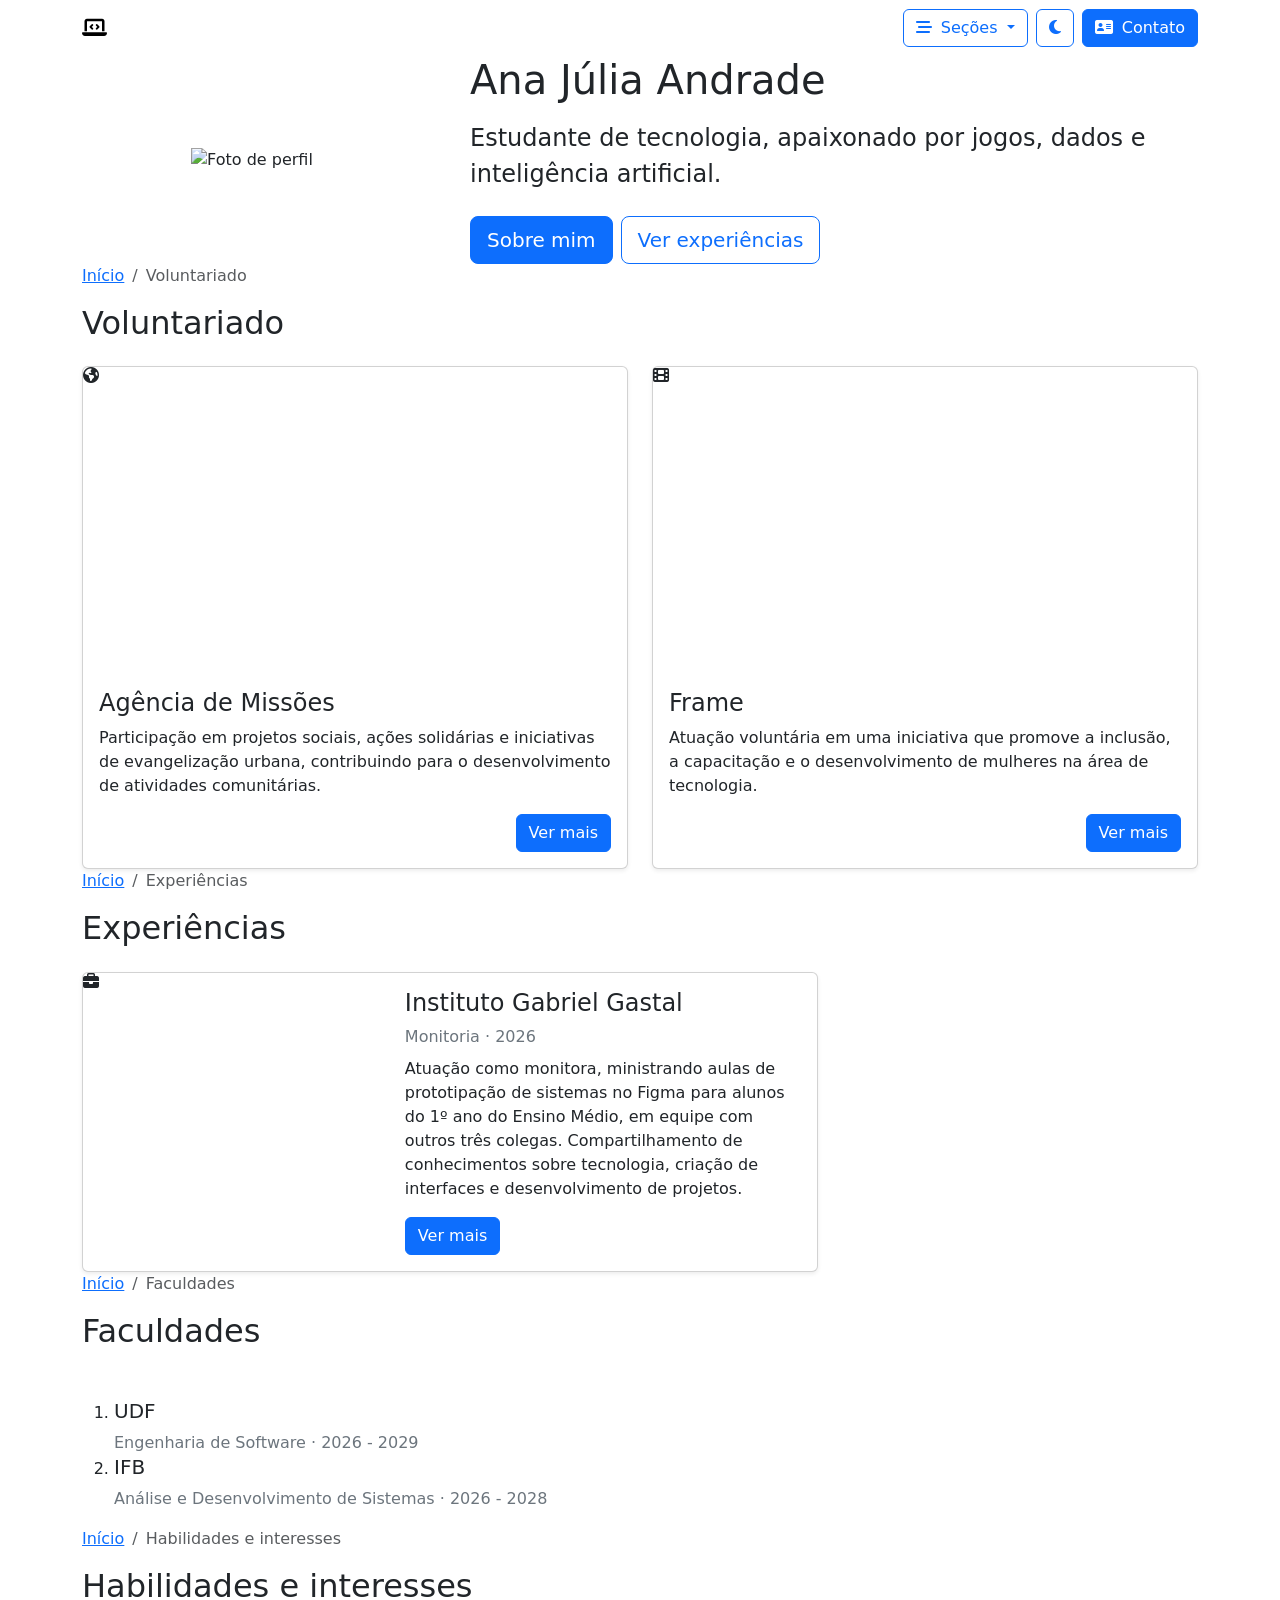
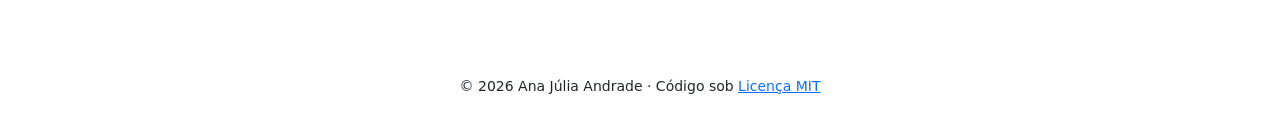
==== index.html @ 005e7902 "Adiciona arquivos do portfólio" ====
<!DOCTYPE html>
<html lang="pt-BR" data-bs-theme="light">
<head>
<meta charset="UTF-8">
<meta name="viewport" content="width=device-width, initial-scale=1">
<title>Ana Júlia Andrade | Portfólio</title>
<script src="js/tema.js"></script>
<link href="https://fonts.googleapis.com/css2?family=Bricolage+Grotesque:wght@400;600;800&family=Source+Sans+3:wght@400;600&display=swap" rel="stylesheet">
<link href="https://cdn.jsdelivr.net/npm/bootstrap@5.3.3/dist/css/bootstrap.min.css" rel="stylesheet">
<link href="https://cdnjs.cloudflare.com/ajax/libs/font-awesome/6.5.2/css/all.min.css" rel="stylesheet">
<link href="css/style.css" rel="stylesheet">
</head>
<body>

<nav class="navbar sticky-top">
  <div class="container">
    <a class="navbar-brand fw-bold" href="#topo" aria-label="Página inicial">
    <i class="fa-solid fa-laptop-code giro-360"></i>
</a>
    <div class="d-flex align-items-center gap-2">
      <div class="dropdown d-none d-md-block">
        <button class="btn btn-outline-primary dropdown-toggle" data-bs-toggle="dropdown" aria-expanded="false">
          <i class="fa-solid fa-bars-staggered me-1"></i> Seções
        </button>
        <ul class="dropdown-menu dropdown-menu-end">
          <li><a class="dropdown-item" href="#voluntariado">Voluntariado</a></li>
          <li><a class="dropdown-item" href="#experiencias">Experiências</a></li>
          <li><a class="dropdown-item" href="#faculdades">Faculdades</a></li>
          <li><a class="dropdown-item" href="#habilidades">Habilidades e interesses</a></li>
        </ul>
      </div>
      <button class="btn btn-outline-primary" id="tema" aria-label="Alternar entre modo claro e escuro"><i class="fa-solid fa-moon"></i></button>
      <button class="btn btn-primary" data-bs-toggle="offcanvas" data-bs-target="#gaveta" aria-controls="gaveta">
        <i class="fa-solid fa-address-card me-1"></i> Contato
      </button>
    </div>
  </div>
</nav>

<div class="offcanvas offcanvas-end" tabindex="-1" id="gaveta" aria-labelledby="gavetaTitulo">
  <div class="offcanvas-header">
    <h5 class="offcanvas-title" id="gavetaTitulo">Vamos conversar</h5>
    <button type="button" class="btn-close" data-bs-dismiss="offcanvas" aria-label="Fechar"></button>
  </div>
  <div class="offcanvas-body d-flex flex-column gap-3">
    <p>Estou sempre aberta a novas oportunidades, conexões e experiências que me permitam aprender, compartilhar conhecimentos e crescer profissionalmente. Vamos conversar?</p>
    <a class="icon-link" href="https://www.linkedin.com/in/ana-j%C3%BAlia-nascimento-de-andrade-6827b840a/" target="_blank" rel="noopener"><i class="fa-brands fa-linkedin"></i> LinkedIn</a>
    <a class="icon-link" href="https://github.com/ana-julia-an" target="_blank" rel="noopener"><i class="fa-brands fa-github"></i> GitHub</a>
    <button class="btn btn-primary mt-auto" id="copiarEmail"><i class="fa-regular fa-copy me-1"></i> Copiar e-mail</button>
  </div>
</div>

<main id="topo">
<header class="hero">
  <div class="container">
    <div class="row align-items-center g-5">
      <div class="col-md-4 text-center">
        <img class="avatar" src="img/perfil.jpg" alt="Foto de perfil" onerror="this.removeAttribute('src')">
      </div>
      <div class="col-md-8">
        <h1>Ana Júlia Andrade</h1>
        <p class="fs-4 mt-3 mb-4">Estudante de tecnologia, apaixonado por jogos, dados e inteligência artificial.</p>
        <div class="d-flex flex-wrap gap-2">
          <button class="btn btn-primary btn-lg" data-bs-toggle="modal" data-bs-target="#sobre">Sobre mim</button>
          <a class="btn btn-outline-primary btn-lg" href="#experiencias">Ver experiências</a>
        </div>
      </div>
    </div>
  </div>
</header>

<section id="voluntariado">
  <div class="container">
    <nav aria-label="breadcrumb"><ol class="breadcrumb">
      <li class="breadcrumb-item"><a href="#topo">Início</a></li>
      <li class="breadcrumb-item active" aria-current="page">Voluntariado</li>
    </ol></nav>
    <h2 class="mb-4">Voluntariado</h2>
    <div class="row g-4" id="grade-voluntariado">
      <div class="col-md-6">
        <div class="card h-100 shadow-sm hover-lift">
          <div class="ratio ratio-16x9 foto"><i class="fa-solid fa-earth-americas"></i><img src="img/agencia-de-missoes.jpg" alt="Agência de Missões" onerror="this.remove()"></div>
          <div class="card-body d-flex flex-column">
            <h3 class="h4">Agência de Missões</h3>
            <p>Participação em projetos sociais, ações solidárias e iniciativas de evangelização urbana, contribuindo para o desenvolvimento de atividades comunitárias.</p>
            <div class="mt-auto d-flex align-items-center justify-content-between">
              <span class="badge badge-acc">Voluntário</span>
              <a href="paginas/agencia-de-missoes.html" class="btn btn-primary stretched-link">Ver mais</a>
            </div>
          </div>
        </div>
      </div>
      <div class="col-md-6">
        <div class="card h-100 shadow-sm hover-lift">
          <div class="ratio ratio-16x9 foto"><i class="fa-solid fa-film"></i><img src="img/frame.jpg" alt="Frame" onerror="this.remove()"></div>
          <div class="card-body d-flex flex-column">
            <h3 class="h4">Frame</h3>
            <p>Atuação voluntária em uma iniciativa que promove a inclusão, a capacitação e o desenvolvimento de mulheres na área de tecnologia.</p>
            <div class="mt-auto d-flex align-items-center justify-content-between">
              <span class="badge badge-acc">Voluntário</span>
              <a href="paginas/frame.html" class="btn btn-primary stretched-link">Ver mais</a>
            </div>
          </div>
        </div>
      </div>
    </div>
  </div>
</section>

<section id="experiencias" class="alt">
  <div class="container">
    <nav aria-label="breadcrumb"><ol class="breadcrumb">
      <li class="breadcrumb-item"><a href="#topo">Início</a></li>
      <li class="breadcrumb-item active" aria-current="page">Experiências</li>
    </ol></nav>
    <h2 class="mb-4">Experiências</h2>
    <div class="row">
      <div class="col-lg-8">
        <div class="card shadow-sm hover-lift">
          <div class="row g-0">
            <div class="col-md-5">
              <div class="ratio ratio-4x3 foto h-100"><i class="fa-solid fa-briefcase"></i><img src="img/igg2.webp" alt="IGG" onerror="this.remove()"></div>
            </div>
            <div class="col-md-7">
              <div class="card-body d-flex flex-column h-100">
                <h3 class="h4">Instituto Gabriel Gastal</h3>
                <p class="text-secondary mb-2">Monitoria · 2026</p>
                <p>Atuação como monitora, ministrando aulas de prototipação de sistemas no Figma para alunos do 1º ano do Ensino Médio, em equipe com outros três colegas. Compartilhamento de conhecimentos sobre tecnologia, criação de interfaces e desenvolvimento de projetos.</p>
                <a href="paginas/igg.html" class="btn btn-primary stretched-link align-self-start mt-auto">Ver mais</a>
              </div>
            </div>
          </div>
        </div>
      </div>
    </div>
  </div>
</section>

<section id="faculdades">
  <div class="container">
    <nav aria-label="breadcrumb"><ol class="breadcrumb">
      <li class="breadcrumb-item"><a href="#topo">Início</a></li>
      <li class="breadcrumb-item active" aria-current="page">Faculdades</li>
    </ol></nav>
    <h2 class="mb-5">Faculdades</h2>
    <ol class="stepper">
      <li data-n="1"><h3 class="h5">UDF</h3><p class="mb-0 text-secondary">Engenharia de Software · 2026 - 2029</p></li>
      <li data-n="2"><h3 class="h5">IFB</h3><p class="mb-0 text-secondary">Análise e Desenvolvimento de Sistemas · 2026 - 2028</p></li>
    </ol>
  </div>
</section>

<section id="habilidades" class="alt">
  <div class="container">
    <nav aria-label="breadcrumb"><ol class="breadcrumb">
      <li class="breadcrumb-item"><a href="#topo">Início</a></li>
      <li class="breadcrumb-item active" aria-current="page">Habilidades e interesses</li>
    </ol></nav>
    <h2 class="mb-4">Habilidades e interesses</h2>
    <div class="d-flex flex-wrap gap-3">
      <span class="badge rounded-pill badge-acc skill-badge"><i class="fa-solid fa-gamepad me-2"></i>Desenvolvimento de jogos</span>
      <span class="badge rounded-pill badge-acc skill-badge"><i class="fa-solid fa-database me-2"></i>Banco de dados</span>
      <span class="badge rounded-pill badge-acc skill-badge"><i class="fa-solid fa-code me-2"></i>Desenvolvimento de software</span>
      <span class="badge rounded-pill badge-acc skill-badge"><i class="fa-solid fa-diagram-project me-2"></i>Engenharia de software</span>
      <span class="badge rounded-pill badge-acc skill-badge"><i class="fa-solid fa-brain me-2"></i>Inteligência Artificial</span>
    </div>
  </div>
</section>
</main>

<footer class="py-4 text-center">
  <small>© 2026 Ana Júlia Andrade · Código sob <a href="LICENSE" target="_blank" rel="noopener">Licença MIT</a></small>
</footer>

<div class="modal fade" id="sobre" tabindex="-1" aria-labelledby="sobreTitulo" aria-hidden="true">
  <div class="modal-dialog modal-dialog-centered">
    <div class="modal-content">
      <div class="modal-header">
        <h4 class="modal-title" id="sobreTitulo">Sobre mim</h4>
        <button type="button" class="btn-close" data-bs-dismiss="modal" aria-label="Fechar"></button>
      </div>
      <div class="modal-body">
        <p>Sou estudante de tecnologia, atualmente cursando Engenharia de Software na UDF e Análise e Desenvolvimento de Sistemas no IFB, ambas no segundo semestre. Meu interesse pela área surgiu ainda na adolescência, quando tive meus primeiros contatos com programação e robótica. Desde então, venho descobrindo novas possibilidades dentro da tecnologia e desenvolvendo cada vez mais minhas habilidades.</p>

        <p>Escolhi seguir duas graduações simultaneamente porque acredito que diferentes experiências e conhecimentos podem ampliar minha visão sobre o desenvolvimento de soluções tecnológicas. Tenho interesse especial por Cibersegurança, Engenharia de Software e Desenvolvimento de Jogos, áreas que despertam minha curiosidade pela possibilidade de investigar problemas, construir soluções e criar experiências interativas.</p>

        <p>Sou uma pessoa curiosa, dedicada e persistente. Gosto de aprender coisas novas, enfrentar desafios e entender como as coisas funcionam. Ao longo da minha trajetória, também tenho buscado experiências além da sala de aula, como minha atuação como monitora no Instituto Gabriel Castral, auxiliando estudantes no desenvolvimento de protótipos no Figma, e meu voluntariado na FRAME | Mulheres & Tech, iniciativa que incentiva a participação feminina na tecnologia.</p>

        <p>Uma das minhas maiores conquistas até aqui é conseguir conciliar duas formações acadêmicas e, principalmente, perceber o quanto evoluí desde que comecei a estudar programação. Cada projeto, experiência e desafio representa uma oportunidade de aprendizado e aproximação dos meus objetivos.</p>
        
        <p>Quero continuar desenvolvendo minhas habilidades, participar de hackathons e eventos de tecnologia, colaborar com equipes de desenvolvimento e conhecer novas oportunidades, inclusive em contextos internacionais. Acredito que ainda tenho muito a aprender e construir, e vejo cada experiência como uma oportunidade de crescer. Neste portfólio, compartilho um pouco dessa trajetória, dos conhecimentos que venho desenvolvendo e dos projetos que representam minha evolução na tecnologia.</p>
      </div>
      <div class="modal-footer">
        <button type="button" class="btn btn-outline-primary" data-bs-dismiss="modal">Fechar</button>
      </div>
    </div>
  </div>
</div>

<div class="toast-container position-fixed bottom-0 end-0 p-3">
  <div id="aviso" class="toast align-items-center border-0 badge-acc" role="status" aria-live="polite" aria-atomic="true">
    <div class="d-flex">
      <div class="toast-body">E-mail copiado.</div>
      <button type="button" class="btn-close me-2 m-auto" data-bs-dismiss="toast" aria-label="Fechar"></button>
    </div>
  </div>
</div>

<script src="https://cdn.jsdelivr.net/npm/bootstrap@5.3.3/dist/js/bootstrap.bundle.min.js"></script>
<script src="js/main.js"></script>
</body>
</html>
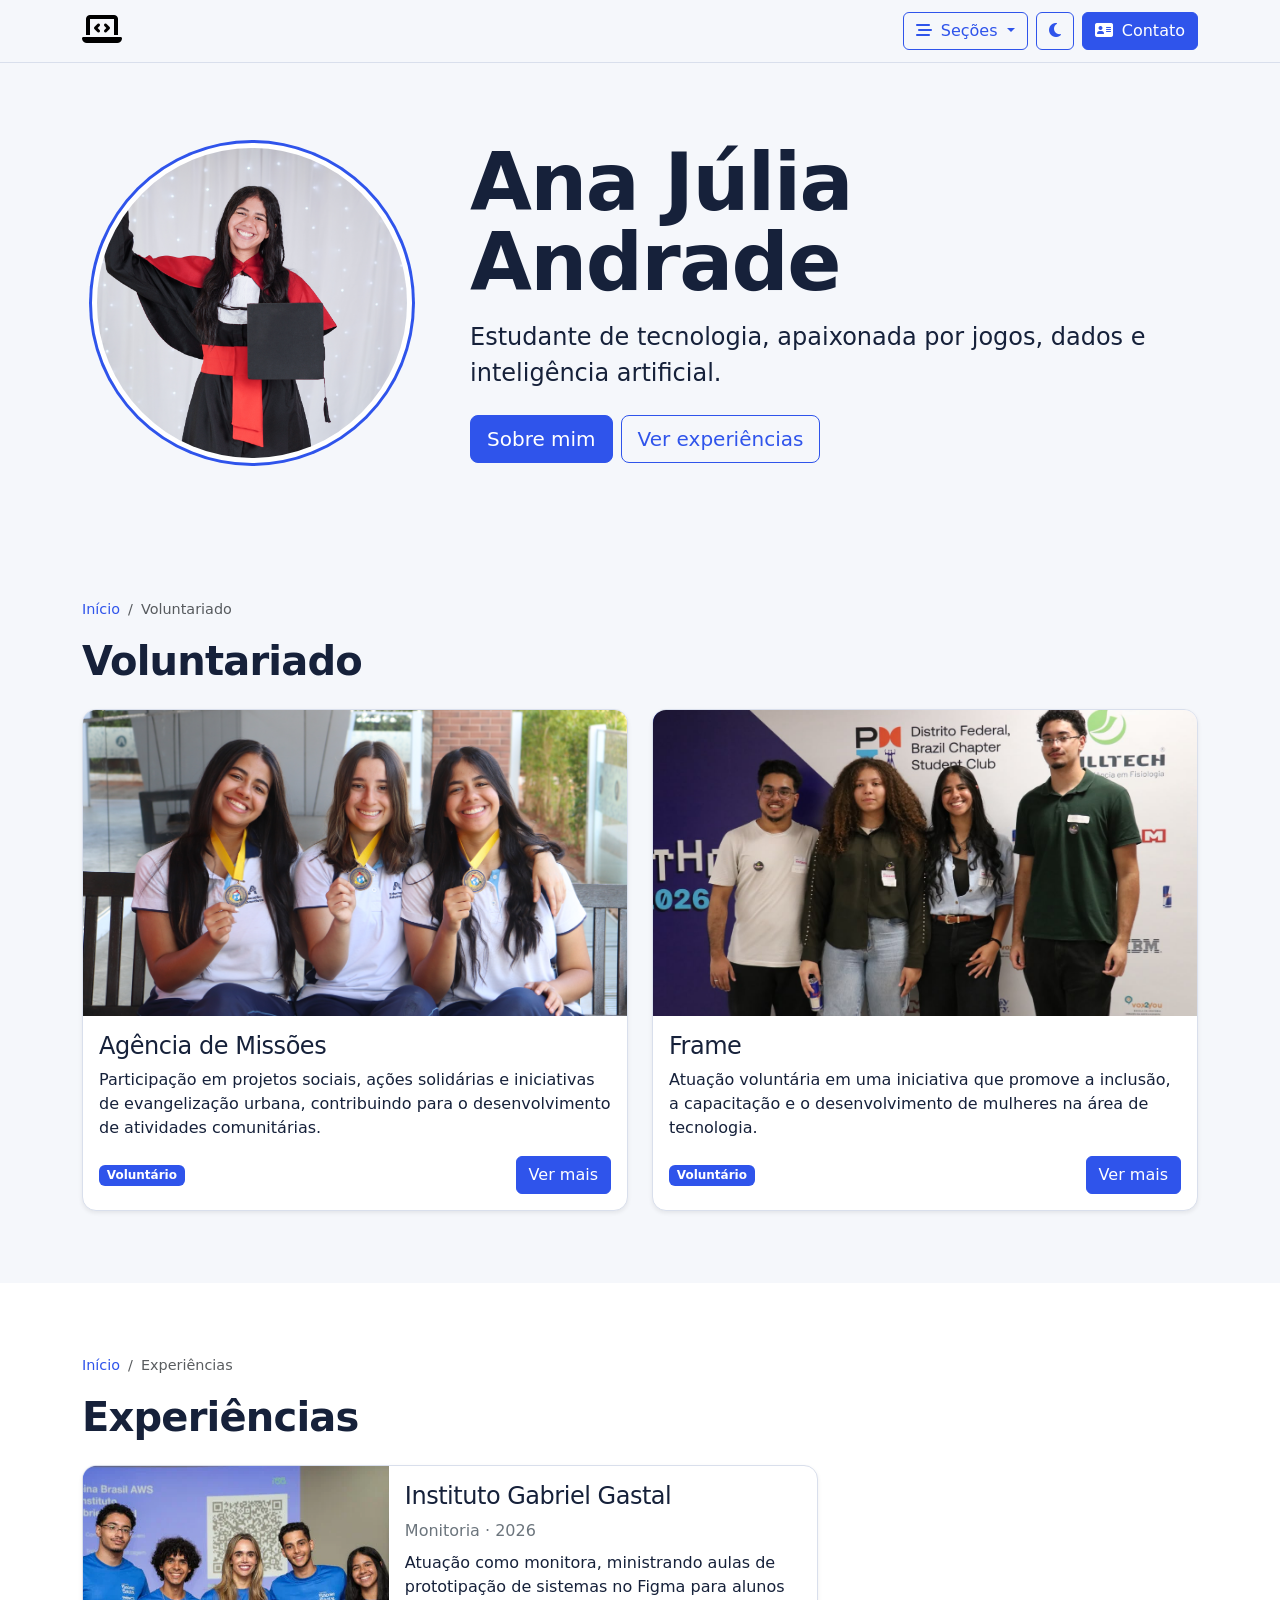
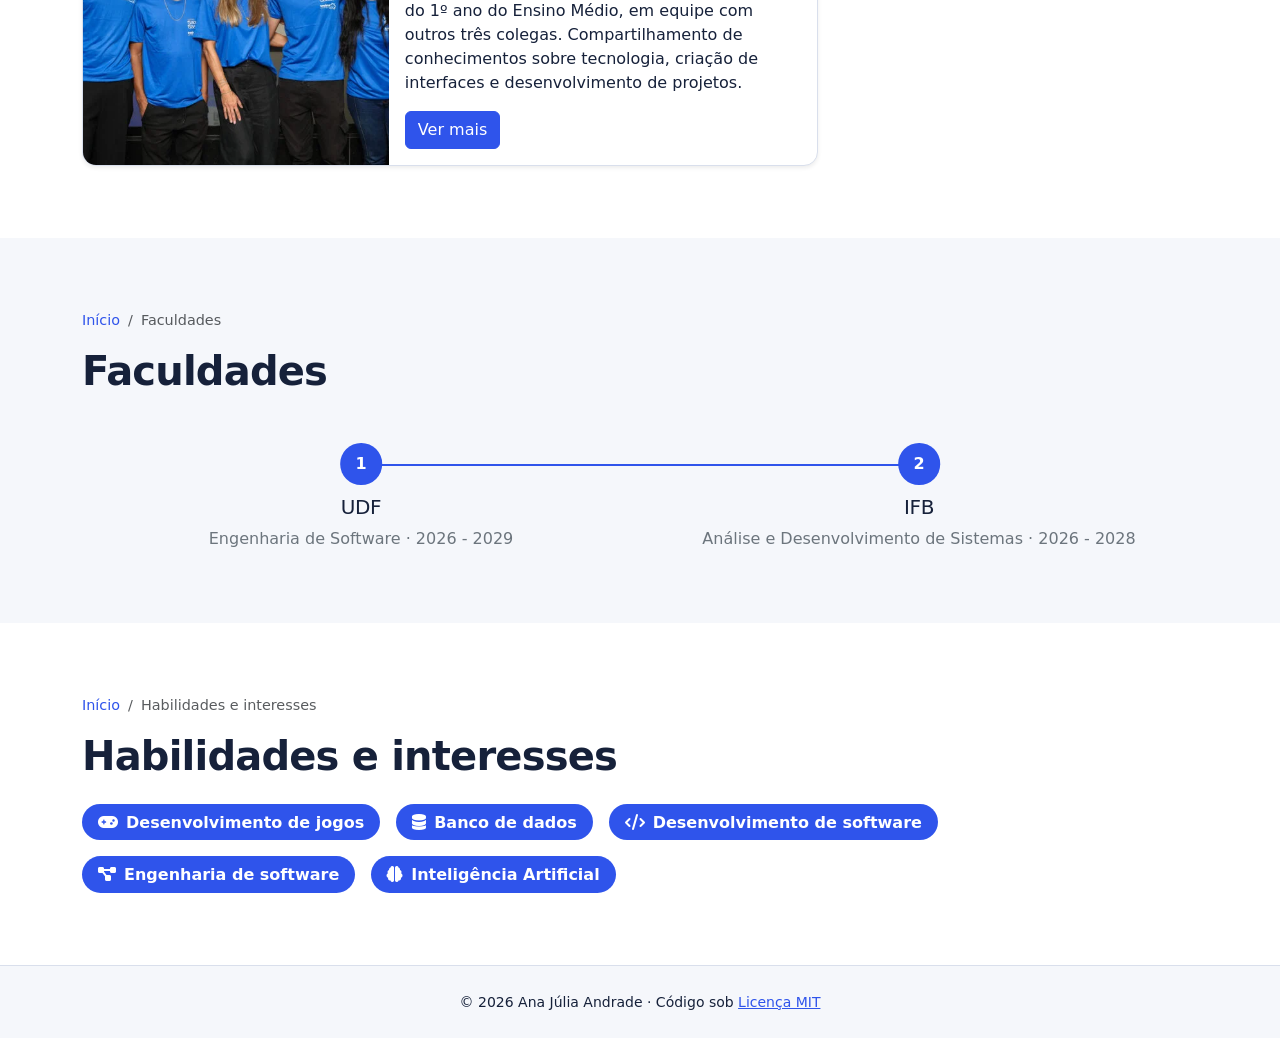
==== commit e0885ce4: "Correct gender pronoun in profile description" ====
--- a/index.html
+++ b/index.html
@@ -59,7 +59,7 @@
       </div>
       <div class="col-md-8">
         <h1>Ana Júlia Andrade</h1>
-        <p class="fs-4 mt-3 mb-4">Estudante de tecnologia, apaixonado por jogos, dados e inteligência artificial.</p>
+        <p class="fs-4 mt-3 mb-4">Estudante de tecnologia, apaixonada por jogos, dados e inteligência artificial.</p>
         <div class="d-flex flex-wrap gap-2">
           <button class="btn btn-primary btn-lg" data-bs-toggle="modal" data-bs-target="#sobre">Sobre mim</button>
           <a class="btn btn-outline-primary btn-lg" href="#experiencias">Ver experiências</a>
--- a/css/style.css
+++ b/css/style.css
@@ -0,0 +1,271 @@
+:root{
+  --ink:#16213a;
+  --paper:#f5f7fb;
+  --card:#ffffff;
+  --line:#d9dfec;
+  --accent:#2f54eb;
+  --accent-soft:#e3e9ff;
+  --on-accent:#ffffff;
+  --bs-body-font-family:'Source Sans 3',system-ui,sans-serif;
+  --bs-body-color:var(--ink);
+  --bs-body-bg:var(--paper);
+}
+
+[data-bs-theme=dark]{
+  --ink:#e8ecf7;
+  --paper:#0e1525;
+  --card:#172036;
+  --line:#2a3654;
+  --accent:#8aa2ff;
+  --accent-soft:#222f55;
+  --on-accent:#0e1525;
+}
+
+h1,h2,h3,h4,.navbar-brand{
+  font-family:'Bricolage Grotesque',system-ui,sans-serif;
+  letter-spacing:-.02em
+}
+
+a{
+  color:var(--accent)
+}
+
+.btn-primary{
+  --bs-btn-bg:var(--accent);
+  --bs-btn-border-color:var(--accent);
+  --bs-btn-color:var(--on-accent);
+  --bs-btn-hover-bg:var(--accent);
+  --bs-btn-hover-border-color:var(--accent);
+  --bs-btn-hover-color:var(--on-accent);
+  --bs-btn-active-bg:var(--accent);
+  --bs-btn-active-border-color:var(--accent);
+  --bs-btn-active-color:var(--on-accent)
+}
+
+.btn-primary:hover{
+  filter:brightness(.92)
+}
+
+.btn-outline-primary{
+  --bs-btn-color:var(--accent);
+  --bs-btn-border-color:var(--accent);
+  --bs-btn-hover-bg:var(--accent);
+  --bs-btn-hover-border-color:var(--accent);
+  --bs-btn-hover-color:var(--on-accent);
+  --bs-btn-active-bg:var(--accent);
+  --bs-btn-active-border-color:var(--accent);
+  --bs-btn-active-color:var(--on-accent)
+}
+
+.badge-acc{
+  background:var(--accent);
+  color:var(--on-accent)
+}
+
+.navbar{
+  background:var(--paper);
+  border-bottom:1px solid var(--line)
+}
+
+section{
+  padding:4.5rem 0;
+  scroll-margin-top:64px
+}
+
+section h2{
+  font-weight:800;
+  font-size:clamp(1.8rem,4vw,2.5rem)
+}
+
+.alt{
+  background:var(--card)
+}
+
+.breadcrumb{
+  --bs-breadcrumb-divider:'/';
+  font-size:.9rem
+}
+
+.breadcrumb a{
+  text-decoration:none
+}
+
+.hero{
+  padding:5rem 0 4rem
+}
+
+.hero h1{
+  font-weight:800;
+  font-size:clamp(2.6rem,8vw,5rem);
+  line-height:1
+}
+
+
+
+.avatar {
+  width: 320px;
+  height: 320px;
+  border-radius: 50%;
+  object-fit: cover;
+  object-position: center;
+  border: 5px solid var(--card);
+  box-shadow: 0 0 0 3px var(--accent);
+  background: var(--accent-soft);
+  display: block;
+  margin: 0 auto;
+}
+
+@media (max-width: 576px) {
+  .avatar {
+    width: 260px;
+    height: 260px;
+  }
+}
+
+
+
+.hover-lift{
+  transition:transform .2s ease,box-shadow .2s ease
+}
+
+.hover-lift:hover{
+  transform:translateY(-6px);
+  box-shadow:0 14px 28px rgba(0,0,0,.18)!important
+}
+
+@media (prefers-reduced-motion:reduce){
+  .hover-lift{transition:none}.hover-lift:hover{transform:none}
+}
+
+.card{
+  border:1px solid var(--line);
+  border-radius:14px;
+  overflow:hidden;
+  background:var(--card);
+  color:var(--ink)
+}
+
+.foto{
+  background:var(--accent-soft);
+  display:grid;
+  place-items:center;
+  color:var(--accent);
+  font-size:2.2rem;
+  position:relative;
+  overflow:hidden
+}
+
+.foto img{
+  position:absolute;
+  inset:0;width:100%;
+  height:100%;
+  object-fit:cover
+}
+
+.stepper{
+  display:flex;
+  list-style:none;
+  padding:0;
+  margin:0
+}
+
+.stepper li{
+  flex:1;
+  position:relative;
+  text-align:center;
+  padding-top:3.2rem
+}
+
+.stepper li::before{
+  content:attr(data-n);
+  position:absolute;
+  top:0;
+  left:50%;
+  transform:translateX(-50%);
+  width:2.6rem;
+  height:2.6rem;
+  border-radius:50%;
+  background:var(--accent);
+  color:var(--on-accent);
+  display:grid;
+  place-items:center;
+  font-weight:600;
+  z-index:1
+}
+
+.stepper li::after{
+  content:'';
+  position:absolute;
+  top:1.3rem;
+  left:50%;
+  width:100%;
+  height:2px;
+  background:var(--accent)
+}
+
+.stepper li:last-child::after{
+  display:none
+}
+
+@media (max-width:576px){
+  .stepper{
+    flex-direction:column;
+    gap:1.5rem
+  }
+  .stepper li{
+    text-align:left;
+    padding:0 0 0 3.5rem
+  }
+  .stepper li::before{
+    left:0;
+    transform:none
+  }
+  .stepper li::after{
+    display:none
+  }
+}
+
+.skill-badge{
+  font-size:1rem;
+  font-weight:600;
+  padding:.6rem 1rem
+}
+
+.links-lista a{
+  font-size:1.05rem
+}
+
+footer{
+  border-top:1px solid var(--line)
+}
+
+.giro-360 {
+    display: inline-block;
+    font-size: 2rem;
+    animation: girar360 2s ease-in-out infinite;
+}
+
+@keyframes girar360 {
+    from {
+        transform: rotate(0deg);
+    }
+    to {
+        transform: rotate(360deg);
+    }
+}
+
+.foto img {
+    width: 100%;
+    height: 100%;
+    object-fit: cover;
+}
+
+#carouselAgencia .foto {
+    min-height: 400px;
+}
+
+#carouselAgencia .foto img {
+    width: 100%;
+    height: 100%;
+    object-fit: cover;
+}
